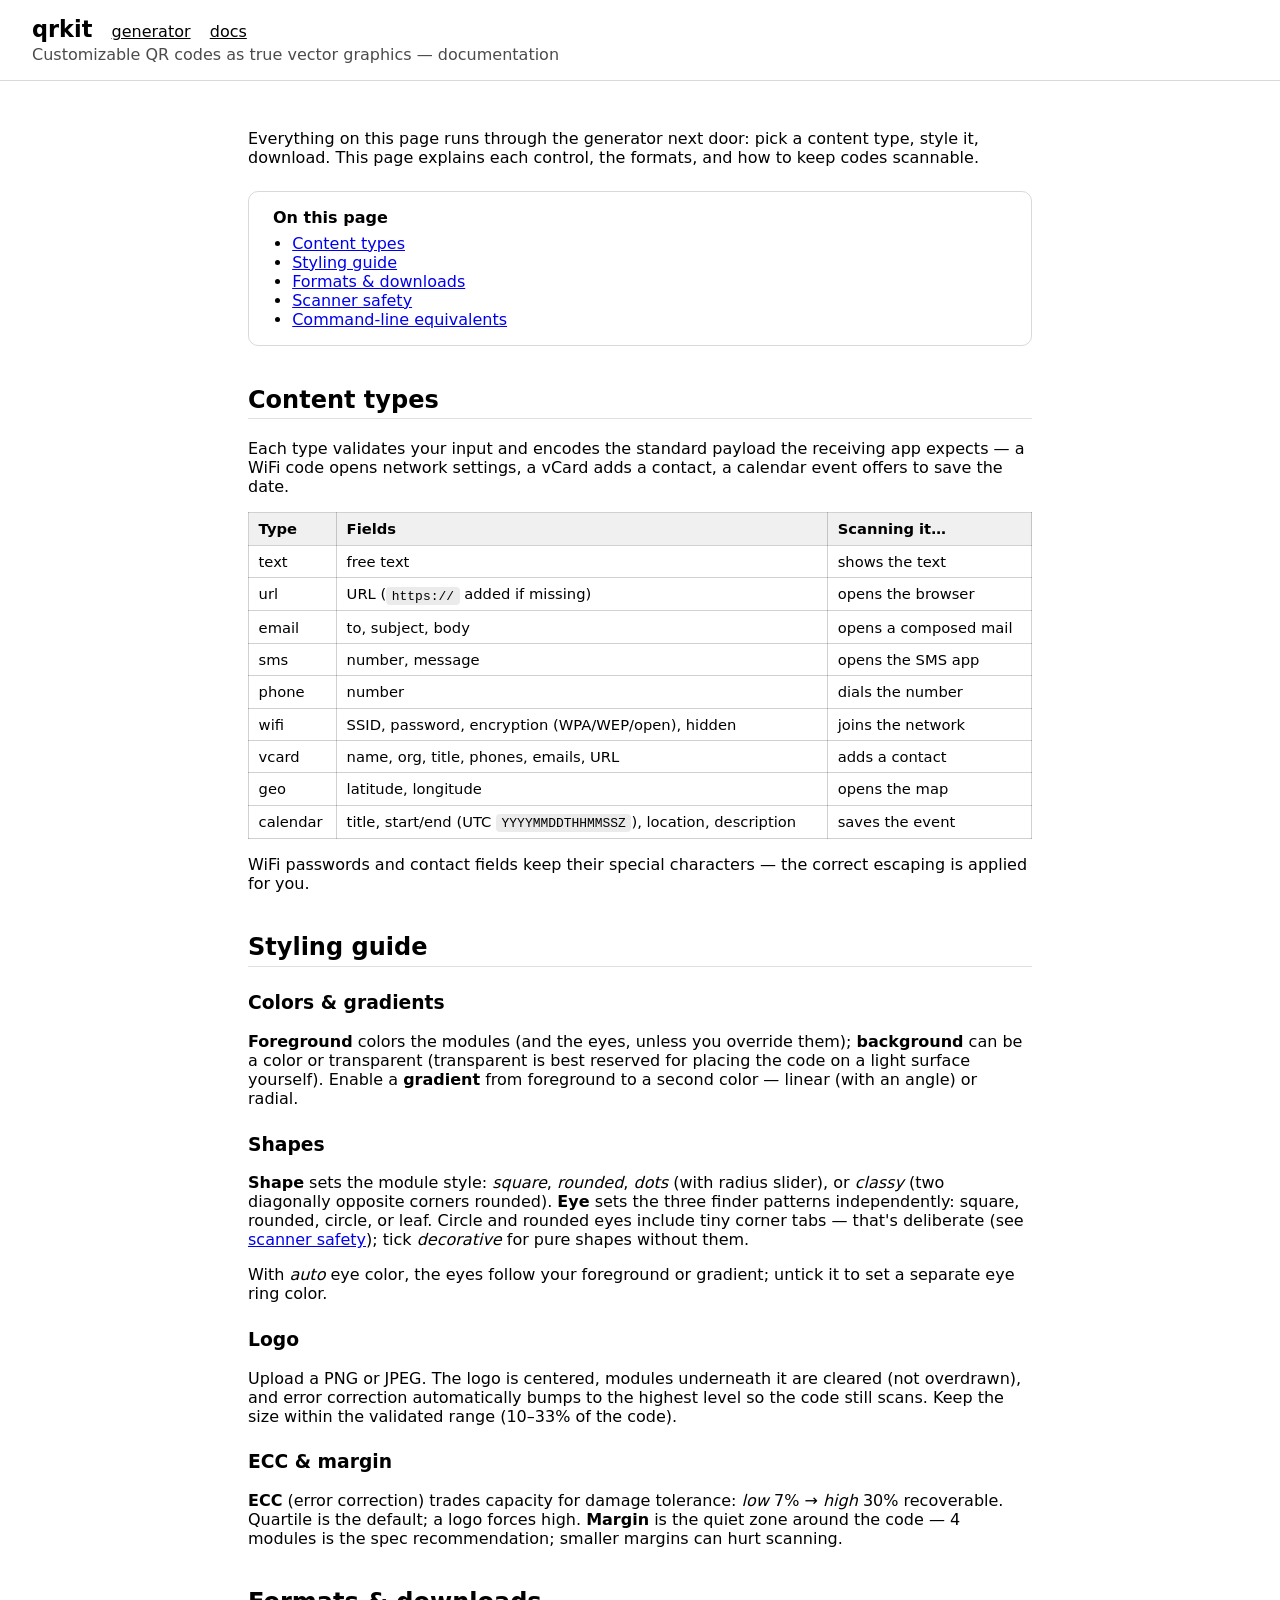
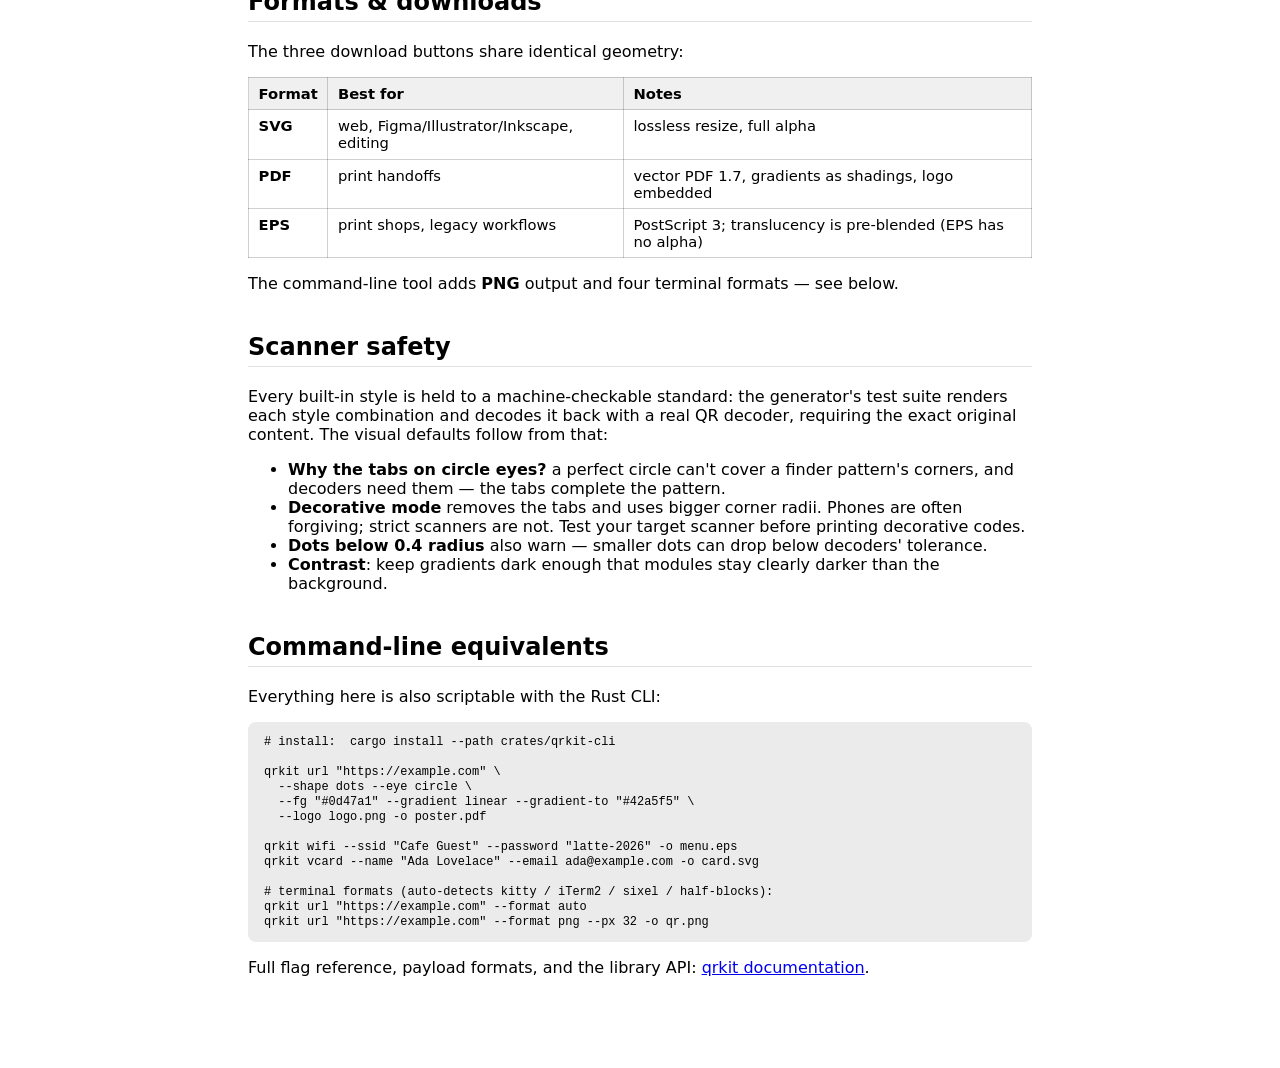
==== web/docs.html @ d2953ccf "docs: full documentation for the web app, CLI, library, and formats - docs/: content-types (all 9 pa" ====
<!doctype html>
<html lang="en">
<head>
<meta charset="utf-8"/>
<meta name="viewport" content="width=device-width, initial-scale=1"/>
<title>qrkit — documentation</title>
<link rel="icon" href="data:image/svg+xml,%3Csvg xmlns='http://www.w3.org/2000/svg' viewBox='0 0 8 8'%3E%3Crect width='8' height='8' fill='%23ffffff'/%3E%3Cpath d='M1 1h2v2H1zM5 1h2v2H5zM1 5h2v2H1zM5 5h1v1H5z' fill='%230d47a1'/%3E%3C/svg%3E"/>
<link rel="stylesheet" href="style.css"/>
<style>
  main.docs { display: block; max-width: 52rem; margin: 0 auto; padding: 2rem 1.5rem 4rem; }
  main.docs nav.toc { border: 1px solid color-mix(in srgb, currentColor 15%, transparent);
    border-radius: 10px; padding: 1rem 1.5rem; margin: 1.5rem 0; }
  main.docs nav.toc ul { margin: 0.4rem 0 0; padding-left: 1.2rem; }
  main.docs h2 { margin-top: 2.5rem; border-bottom: 1px solid color-mix(in srgb, currentColor 12%, transparent); padding-bottom: 0.3rem; }
  main.docs h3 { margin-top: 1.6rem; }
  main.docs table { border-collapse: collapse; width: 100%; margin: 1rem 0; font-size: 0.92rem; }
  main.docs th, main.docs td { border: 1px solid color-mix(in srgb, currentColor 18%, transparent);
    padding: 0.45rem 0.6rem; text-align: left; vertical-align: top; }
  main.docs th { background: color-mix(in srgb, currentColor 6%, transparent); }
  main.docs code { background: color-mix(in srgb, currentColor 8%, transparent);
    border-radius: 4px; padding: 0.1rem 0.35rem; font-size: 0.88em; }
  main.docs pre { background: color-mix(in srgb, currentColor 8%, transparent);
    border-radius: 8px; padding: 0.8rem 1rem; overflow-x: auto; font-size: 0.85rem; }
  main.docs pre code { background: none; padding: 0; }
  main.docs .warn { border-left: 3px solid #b45309; padding: 0.4rem 0.9rem;
    background: color-mix(in srgb, #b45309 8%, transparent); border-radius: 0 8px 8px 0; margin: 1rem 0; }
  header nav { display: flex; gap: 1.2rem; align-items: baseline; }
  header nav a { color: inherit; }
</style>
</head>
<body>
<header>
  <nav>
    <h1>qrkit</h1>
    <a href="index.html">generator</a>
    <a href="docs.html">docs</a>
  </nav>
  <p>Customizable QR codes as true vector graphics — documentation</p>
</header>
<main class="docs">
  <p>Everything on this page runs through the generator next door: pick a
  content type, style it, download. This page explains each control, the
  formats, and how to keep codes scannable.</p>

  <nav class="toc">
    <strong>On this page</strong>
    <ul>
      <li><a href="#content-types">Content types</a></li>
      <li><a href="#styling">Styling guide</a></li>
      <li><a href="#formats">Formats &amp; downloads</a></li>
      <li><a href="#scanner-safety">Scanner safety</a></li>
      <li><a href="#cli">Command-line equivalents</a></li>
    </ul>
  </nav>

  <h2 id="content-types">Content types</h2>
  <p>Each type validates your input and encodes the standard payload the
  receiving app expects — a WiFi code opens network settings, a vCard adds
  a contact, a calendar event offers to save the date.</p>
  <table>
    <tr><th>Type</th><th>Fields</th><th>Scanning it…</th></tr>
    <tr><td>text</td><td>free text</td><td>shows the text</td></tr>
    <tr><td>url</td><td>URL (<code>https://</code> added if missing)</td><td>opens the browser</td></tr>
    <tr><td>email</td><td>to, subject, body</td><td>opens a composed mail</td></tr>
    <tr><td>sms</td><td>number, message</td><td>opens the SMS app</td></tr>
    <tr><td>phone</td><td>number</td><td>dials the number</td></tr>
    <tr><td>wifi</td><td>SSID, password, encryption (WPA/WEP/open), hidden</td><td>joins the network</td></tr>
    <tr><td>vcard</td><td>name, org, title, phones, emails, URL</td><td>adds a contact</td></tr>
    <tr><td>geo</td><td>latitude, longitude</td><td>opens the map</td></tr>
    <tr><td>calendar</td><td>title, start/end (UTC <code>YYYYMMDDTHHMMSSZ</code>), location, description</td><td>saves the event</td></tr>
  </table>
  <p>WiFi passwords and contact fields keep their special characters —
  the correct escaping is applied for you.</p>

  <h2 id="styling">Styling guide</h2>

  <h3>Colors &amp; gradients</h3>
  <p><strong>Foreground</strong> colors the modules (and the eyes, unless
  you override them); <strong>background</strong> can be a color or
  transparent (transparent is best reserved for placing the code on a
  light surface yourself). Enable a <strong>gradient</strong> from
  foreground to a second color — linear (with an angle) or radial.</p>

  <h3>Shapes</h3>
  <p><strong>Shape</strong> sets the module style: <em>square</em>,
  <em>rounded</em>, <em>dots</em> (with radius slider), or <em>classy</em>
  (two diagonally opposite corners rounded). <strong>Eye</strong> sets the
  three finder patterns independently: square, rounded, circle, or leaf.
  Circle and rounded eyes include tiny corner tabs — that's deliberate
  (see <a href="#scanner-safety">scanner safety</a>); tick
  <em>decorative</em> for pure shapes without them.</p>
  <p>With <em>auto</em> eye color, the eyes follow your foreground or
  gradient; untick it to set a separate eye ring color.</p>

  <h3>Logo</h3>
  <p>Upload a PNG or JPEG. The logo is centered, modules underneath it are
  cleared (not overdrawn), and error correction automatically bumps to the
  highest level so the code still scans. Keep the size within the
  validated range (10–33% of the code).</p>

  <h3>ECC &amp; margin</h3>
  <p><strong>ECC</strong> (error correction) trades capacity for damage
  tolerance: <em>low</em> 7% → <em>high</em> 30% recoverable. Quartile is
  the default; a logo forces high. <strong>Margin</strong> is the quiet
  zone around the code — 4 modules is the spec recommendation; smaller
  margins can hurt scanning.</p>

  <h2 id="formats">Formats &amp; downloads</h2>
  <p>The three download buttons share identical geometry:</p>
  <table>
    <tr><th>Format</th><th>Best for</th><th>Notes</th></tr>
    <tr><td><strong>SVG</strong></td><td>web, Figma/Illustrator/Inkscape, editing</td><td>lossless resize, full alpha</td></tr>
    <tr><td><strong>PDF</strong></td><td>print handoffs</td><td>vector PDF 1.7, gradients as shadings, logo embedded</td></tr>
    <tr><td><strong>EPS</strong></td><td>print shops, legacy workflows</td><td>PostScript 3; translucency is pre-blended (EPS has no alpha)</td></tr>
  </table>
  <p>The command-line tool adds <strong>PNG</strong> output and four
  terminal formats — see below.</p>

  <h2 id="scanner-safety">Scanner safety</h2>
  <p>Every built-in style is held to a machine-checkable standard: the
  generator's test suite renders each style combination and decodes it
  back with a real QR decoder, requiring the exact original content. The
  visual defaults follow from that:</p>
  <ul>
    <li><strong>Why the tabs on circle eyes?</strong> a perfect circle
    can't cover a finder pattern's corners, and decoders need them — the
    tabs complete the pattern.</li>
    <li><strong>Decorative mode</strong> removes the tabs and uses bigger
    corner radii. Phones are often forgiving; strict scanners are not.
    Test your target scanner before printing decorative codes.</li>
    <li><strong>Dots below 0.4 radius</strong> also warn — smaller dots
    can drop below decoders' tolerance.</li>
    <li><strong>Contrast</strong>: keep gradients dark enough that modules
    stay clearly darker than the background.</li>
  </ul>

  <h2 id="cli">Command-line equivalents</h2>
  <p>Everything here is also scriptable with the Rust CLI:</p>
  <pre><code># install:  cargo install --path crates/qrkit-cli

qrkit url "https://example.com" \
  --shape dots --eye circle \
  --fg "#0d47a1" --gradient linear --gradient-to "#42a5f5" \
  --logo logo.png -o poster.pdf

qrkit wifi --ssid "Cafe Guest" --password "latte-2026" -o menu.eps
qrkit vcard --name "Ada Lovelace" --email ada@example.com -o card.svg

# terminal formats (auto-detects kitty / iTerm2 / sixel / half-blocks):
qrkit url "https://example.com" --format auto
qrkit url "https://example.com" --format png --px 32 -o qr.png</code></pre>
  <p>Full flag reference, payload formats, and the library API:
  <a href="https://github.com/gregnazario/qrcode/tree/main/docs">qrkit documentation</a>.</p>
</main>
</body>
</html>
---- web/style.css ----
:root { color-scheme: light dark; }
* { box-sizing: border-box; }
body { margin: 0; font-family: system-ui, sans-serif; }
header { padding: 1rem 2rem; border-bottom: 1px solid color-mix(in srgb, currentColor 15%, transparent); }
header h1 { margin: 0; font-size: 1.4rem; }
header p { margin: 0.2rem 0 0; opacity: 0.7; }
main { display: grid; grid-template-columns: minmax(320px, 480px) 1fr; gap: 2rem; padding: 2rem; }
#panel label { display: block; margin: 0.5rem 0; font-size: 0.9rem; }
#panel input:not([type="checkbox"]):not([type="file"]),
#panel select, #panel textarea { width: 100%; padding: 0.4rem; margin-top: 0.2rem; }
.row { display: flex; gap: 0.8rem; }
.row label { flex: 1; }
.check { display: flex; align-items: center; gap: 0.4rem; }
fieldset { margin-top: 1rem; border-radius: 8px; }
#qr svg { width: min(100%, 520px); height: auto; border-radius: 8px; }
#warnings .warn { color: #b45309; }
#warnings .error { color: #b91c1c; }
#downloads { margin-top: 1rem; display: flex; gap: 0.5rem; }
button { padding: 0.5rem 1rem; border-radius: 6px; cursor: pointer; }
@media (max-width: 800px) { main { grid-template-columns: 1fr; } }
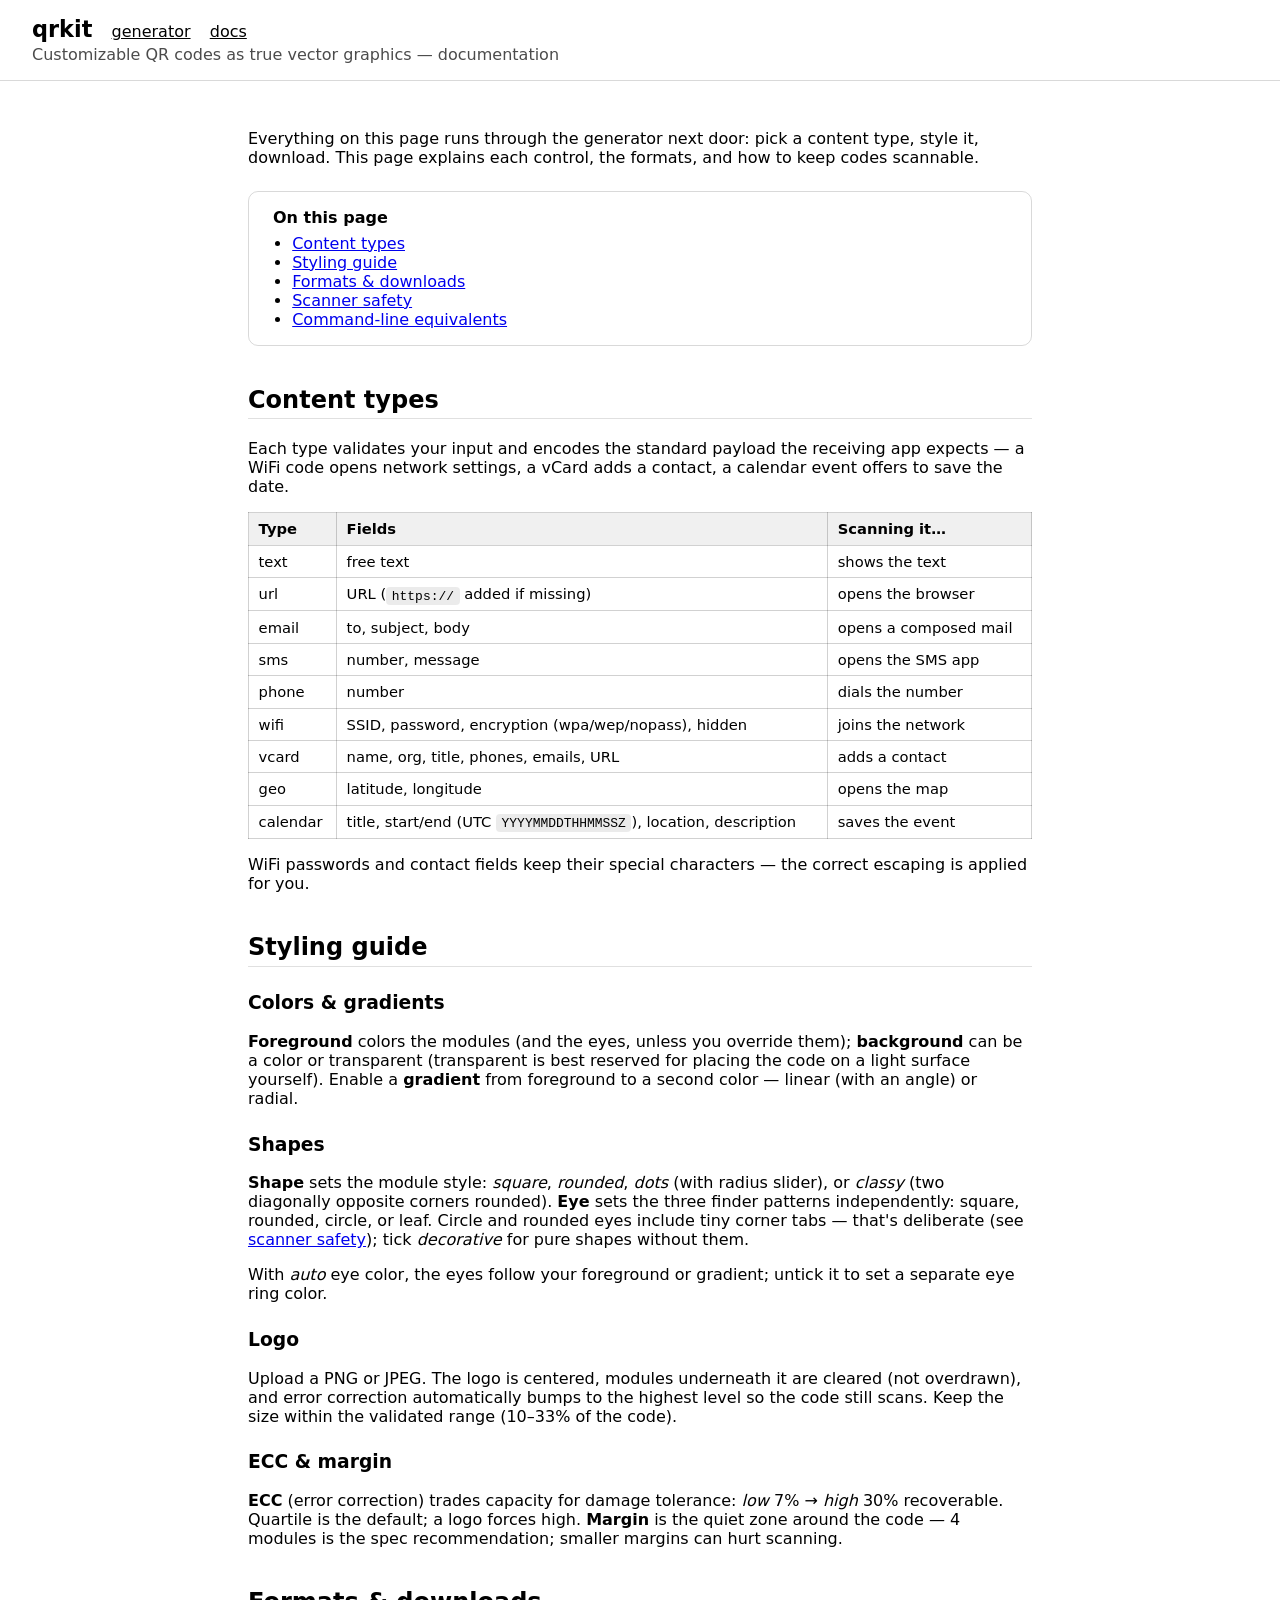
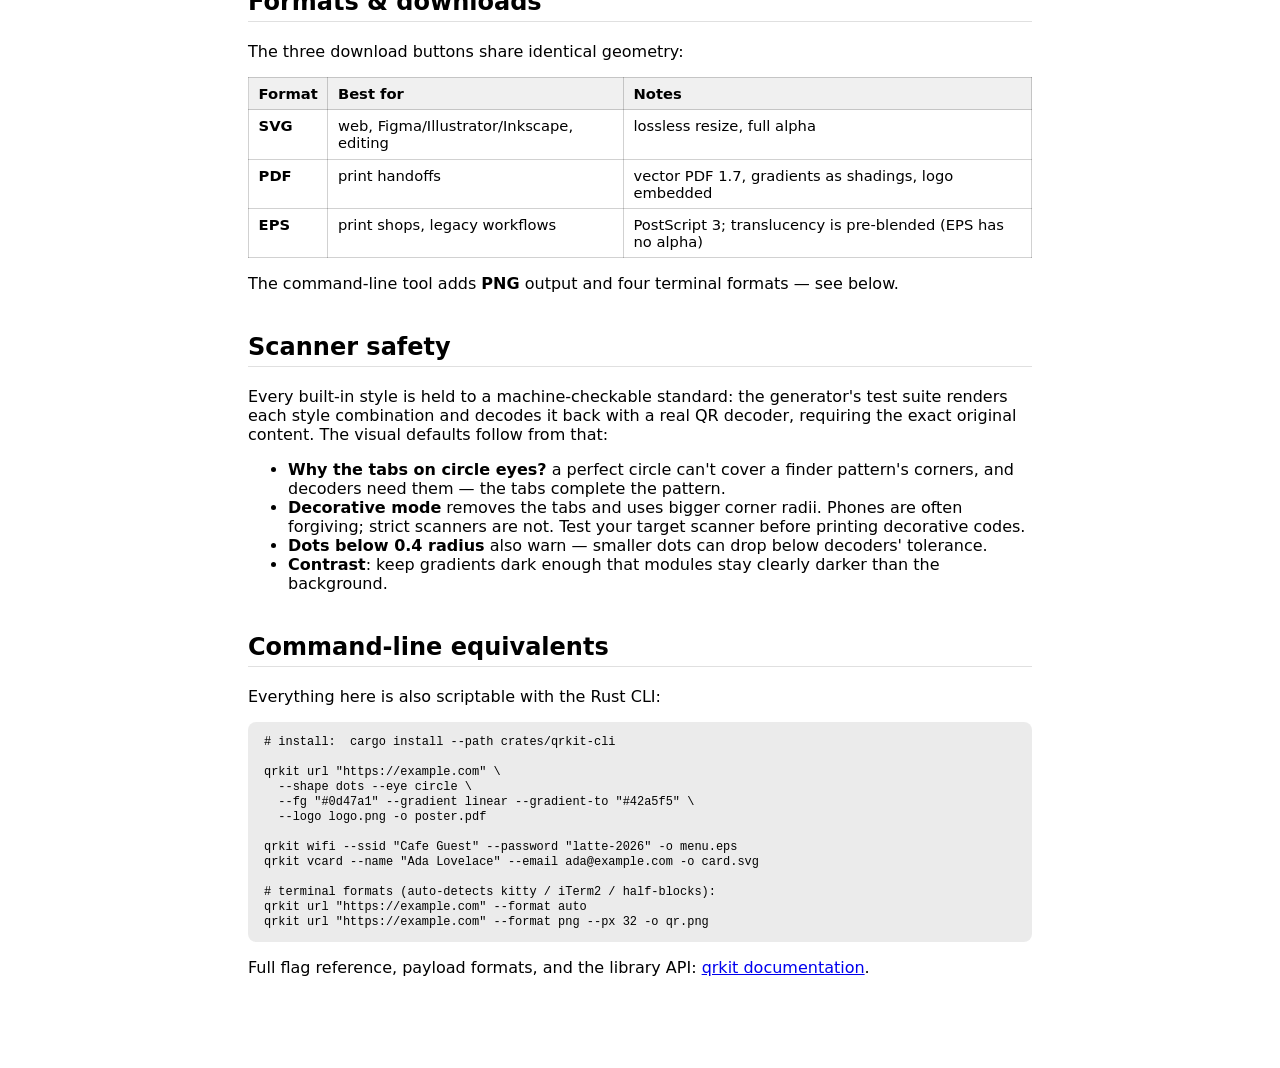
==== commit bc0fb5c3: "Merge docs/full-documentation: full documentation set" ====
--- a/web/docs.html
+++ b/web/docs.html
@@ -64,7 +64,7 @@
     <tr><td>email</td><td>to, subject, body</td><td>opens a composed mail</td></tr>
     <tr><td>sms</td><td>number, message</td><td>opens the SMS app</td></tr>
     <tr><td>phone</td><td>number</td><td>dials the number</td></tr>
-    <tr><td>wifi</td><td>SSID, password, encryption (WPA/WEP/open), hidden</td><td>joins the network</td></tr>
+    <tr><td>wifi</td><td>SSID, password, encryption (wpa/wep/nopass), hidden</td><td>joins the network</td></tr>
     <tr><td>vcard</td><td>name, org, title, phones, emails, URL</td><td>adds a contact</td></tr>
     <tr><td>geo</td><td>latitude, longitude</td><td>opens the map</td></tr>
     <tr><td>calendar</td><td>title, start/end (UTC <code>YYYYMMDDTHHMMSSZ</code>), location, description</td><td>saves the event</td></tr>
@@ -146,7 +146,7 @@
 qrkit wifi --ssid "Cafe Guest" --password "latte-2026" -o menu.eps
 qrkit vcard --name "Ada Lovelace" --email ada@example.com -o card.svg
 
-# terminal formats (auto-detects kitty / iTerm2 / sixel / half-blocks):
+# terminal formats (auto-detects kitty / iTerm2 / half-blocks):
 qrkit url "https://example.com" --format auto
 qrkit url "https://example.com" --format png --px 32 -o qr.png</code></pre>
   <p>Full flag reference, payload formats, and the library API:
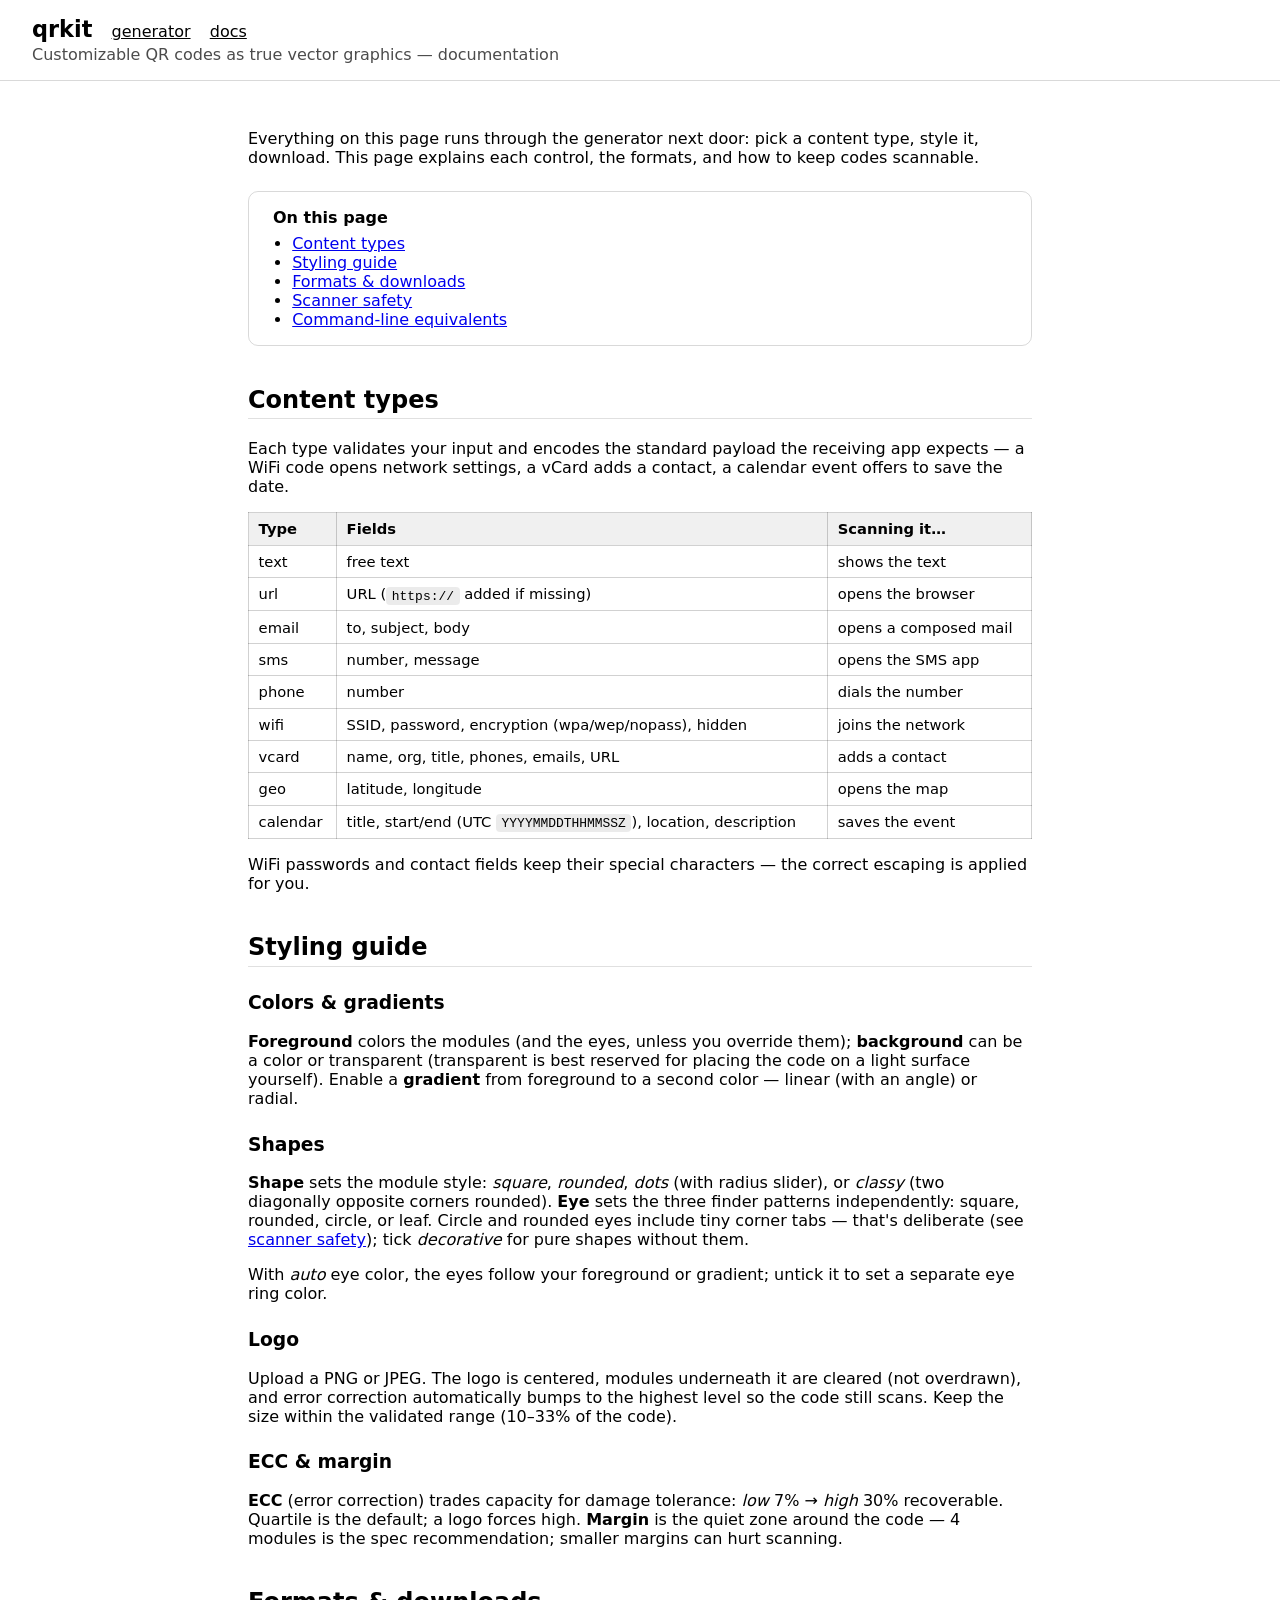
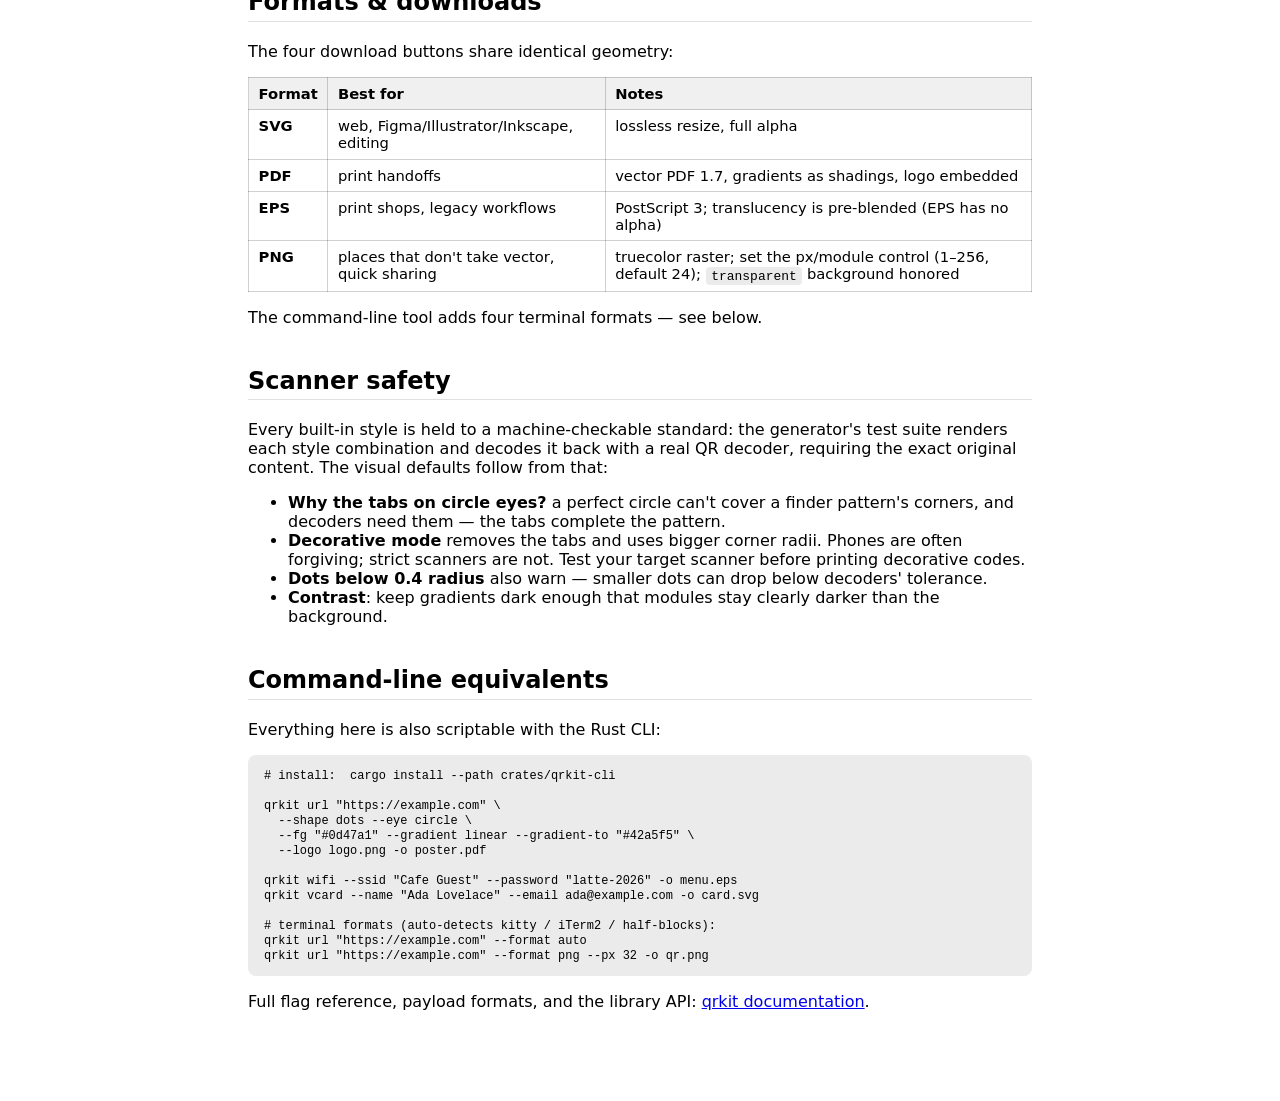
==== commit 25d2a116: "Merge feat/web-png-download: PNG download in the web app" ====
--- a/web/docs.html
+++ b/web/docs.html
@@ -106,15 +106,15 @@
   margins can hurt scanning.</p>
 
   <h2 id="formats">Formats &amp; downloads</h2>
-  <p>The three download buttons share identical geometry:</p>
+  <p>The four download buttons share identical geometry:</p>
   <table>
     <tr><th>Format</th><th>Best for</th><th>Notes</th></tr>
     <tr><td><strong>SVG</strong></td><td>web, Figma/Illustrator/Inkscape, editing</td><td>lossless resize, full alpha</td></tr>
     <tr><td><strong>PDF</strong></td><td>print handoffs</td><td>vector PDF 1.7, gradients as shadings, logo embedded</td></tr>
     <tr><td><strong>EPS</strong></td><td>print shops, legacy workflows</td><td>PostScript 3; translucency is pre-blended (EPS has no alpha)</td></tr>
+    <tr><td><strong>PNG</strong></td><td>places that don't take vector, quick sharing</td><td>truecolor raster; set the px/module control (1–256, default 24); <code>transparent</code> background honored</td></tr>
   </table>
-  <p>The command-line tool adds <strong>PNG</strong> output and four
-  terminal formats — see below.</p>
+  <p>The command-line tool adds four terminal formats — see below.</p>
 
   <h2 id="scanner-safety">Scanner safety</h2>
   <p>Every built-in style is held to a machine-checkable standard: the
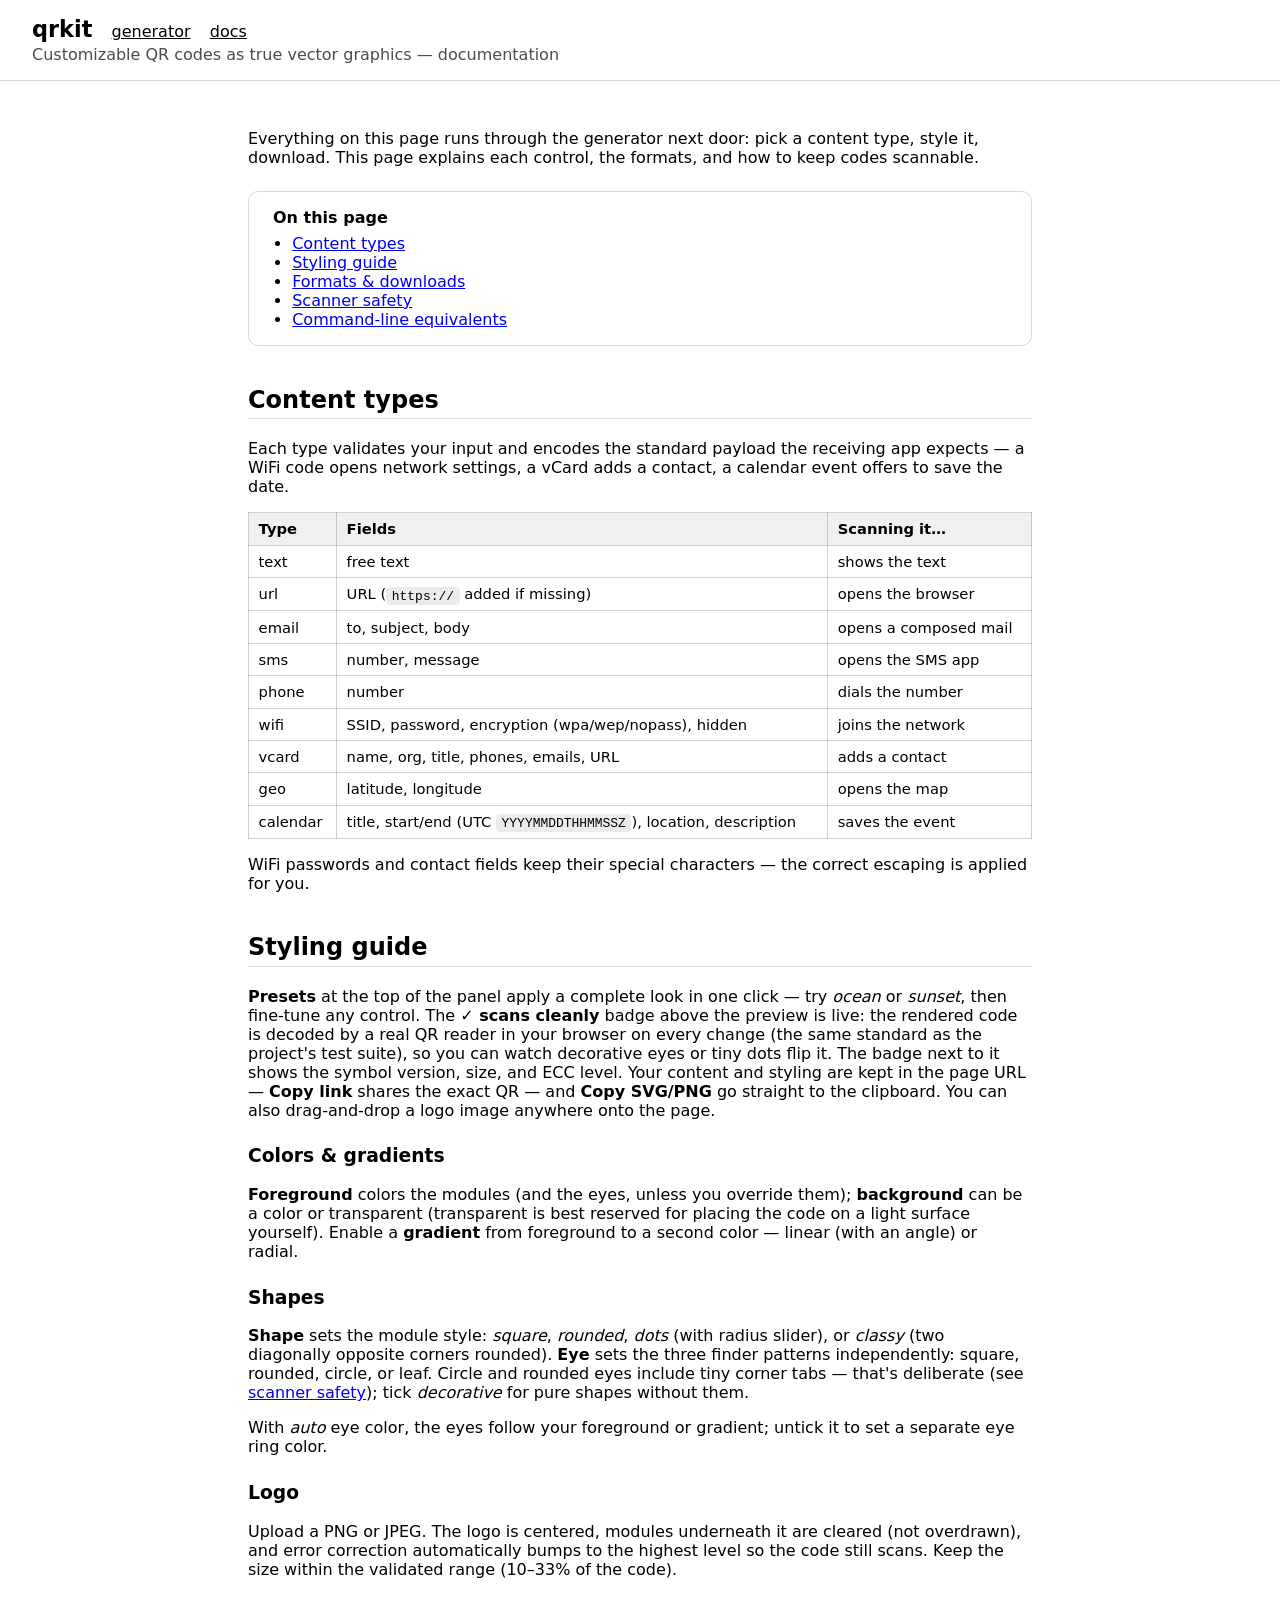
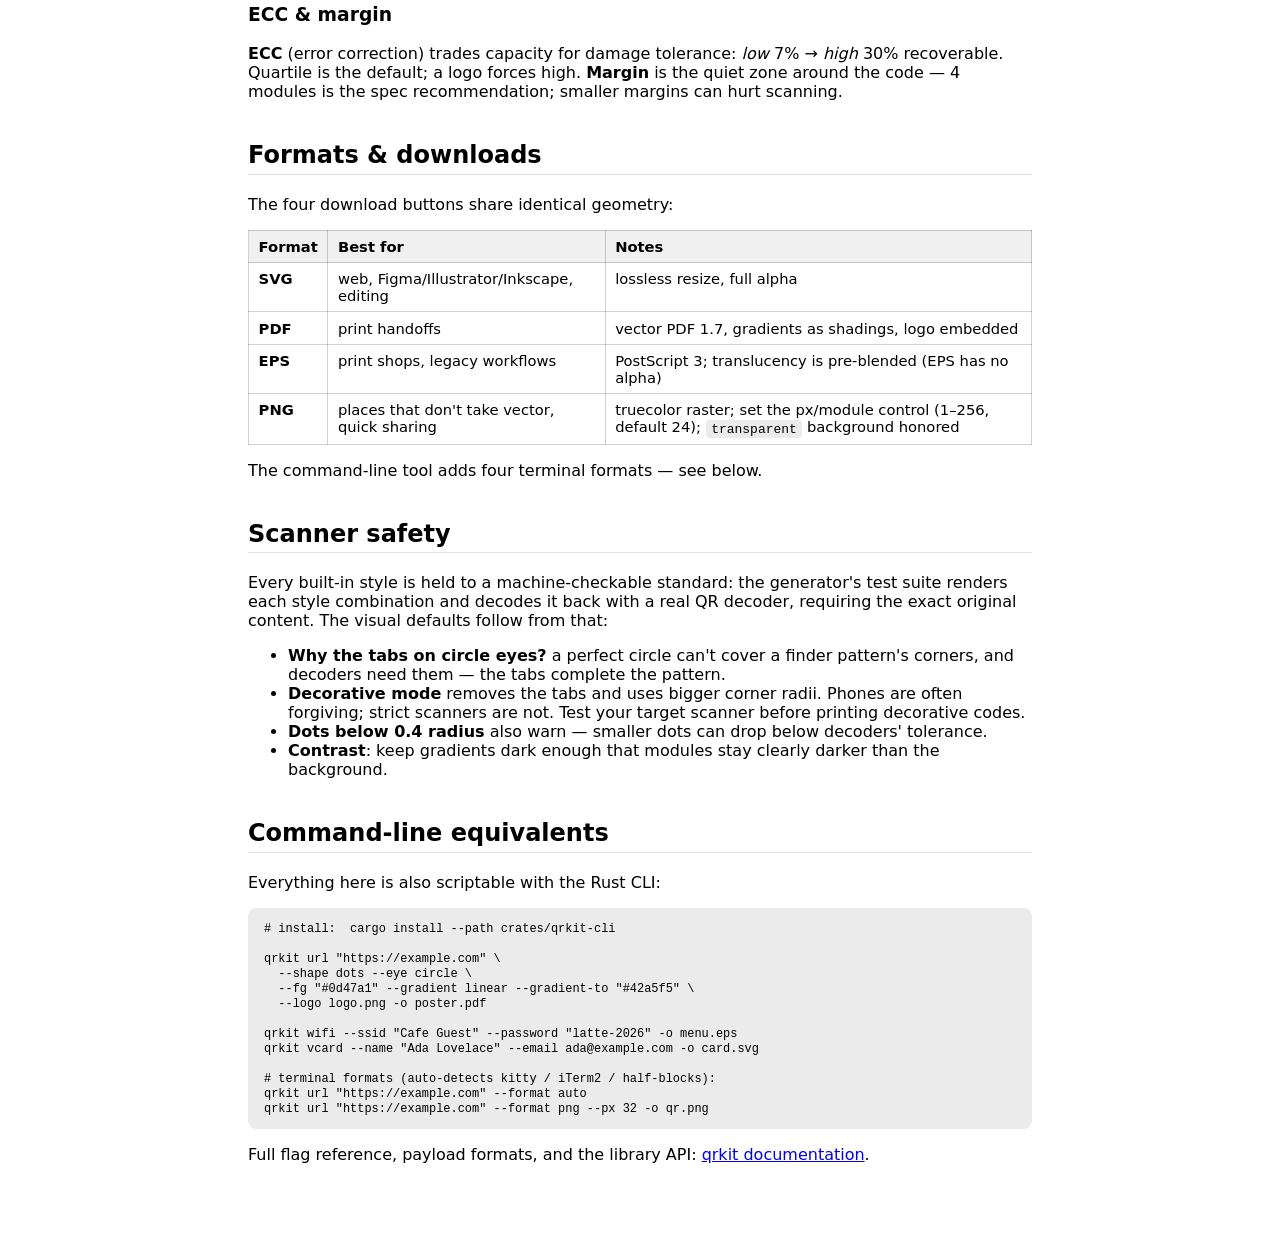
==== commit be321345: "feat: UX pass — live scan badge, permalinks, clipboard, presets, CLI polish - live scannability badg" ====
--- a/web/docs.html
+++ b/web/docs.html
@@ -73,6 +73,17 @@
   the correct escaping is applied for you.</p>
 
   <h2 id="styling">Styling guide</h2>
+
+  <p><strong>Presets</strong> at the top of the panel apply a complete look
+  in one click — try <em>ocean</em> or <em>sunset</em>, then fine-tune any
+  control. The <strong>✓ scans cleanly</strong> badge above the preview is
+  live: the rendered code is decoded by a real QR reader in your browser on
+  every change (the same standard as the project's test suite), so you can
+  watch decorative eyes or tiny dots flip it. The badge next to it shows
+  the symbol version, size, and ECC level. Your content and styling are
+  kept in the page URL — <strong>Copy link</strong> shares the exact QR —
+  and <strong>Copy SVG/PNG</strong> go straight to the clipboard. You can
+  also drag-and-drop a logo image anywhere onto the page.</p>
 
   <h3>Colors &amp; gradients</h3>
   <p><strong>Foreground</strong> colors the modules (and the eyes, unless
--- a/web/style.css
+++ b/web/style.css
@@ -15,6 +15,16 @@
 #qr svg { width: min(100%, 520px); height: auto; border-radius: 8px; }
 #warnings .warn { color: #b45309; }
 #warnings .error { color: #b91c1c; }
-#downloads { margin-top: 1rem; display: flex; gap: 0.5rem; }
+
+/* live badges above the preview */
+#badges { display: flex; gap: 0.6rem; align-items: center; min-height: 1.7rem; }
+#badges span { font-size: 0.85rem; padding: 0.15rem 0.7rem; border-radius: 999px; }
+#scan-badge.ok { background: color-mix(in srgb, #15803d 15%, transparent); color: #15803d; }
+#scan-badge.bad { background: color-mix(in srgb, #b91c1c 15%, transparent); color: #b91c1c; }
+#scan-badge.pending { opacity: 0.6; }
+#info-badge { opacity: 0.65; font-variant-numeric: tabular-nums; }
+
+#downloads { margin-top: 1rem; display: flex; gap: 0.5rem; flex-wrap: wrap; align-items: center; }
 button { padding: 0.5rem 1rem; border-radius: 6px; cursor: pointer; }
+button.preset { padding: 0.3rem 0.8rem; font-size: 0.85rem; text-transform: capitalize; }
 @media (max-width: 800px) { main { grid-template-columns: 1fr; } }
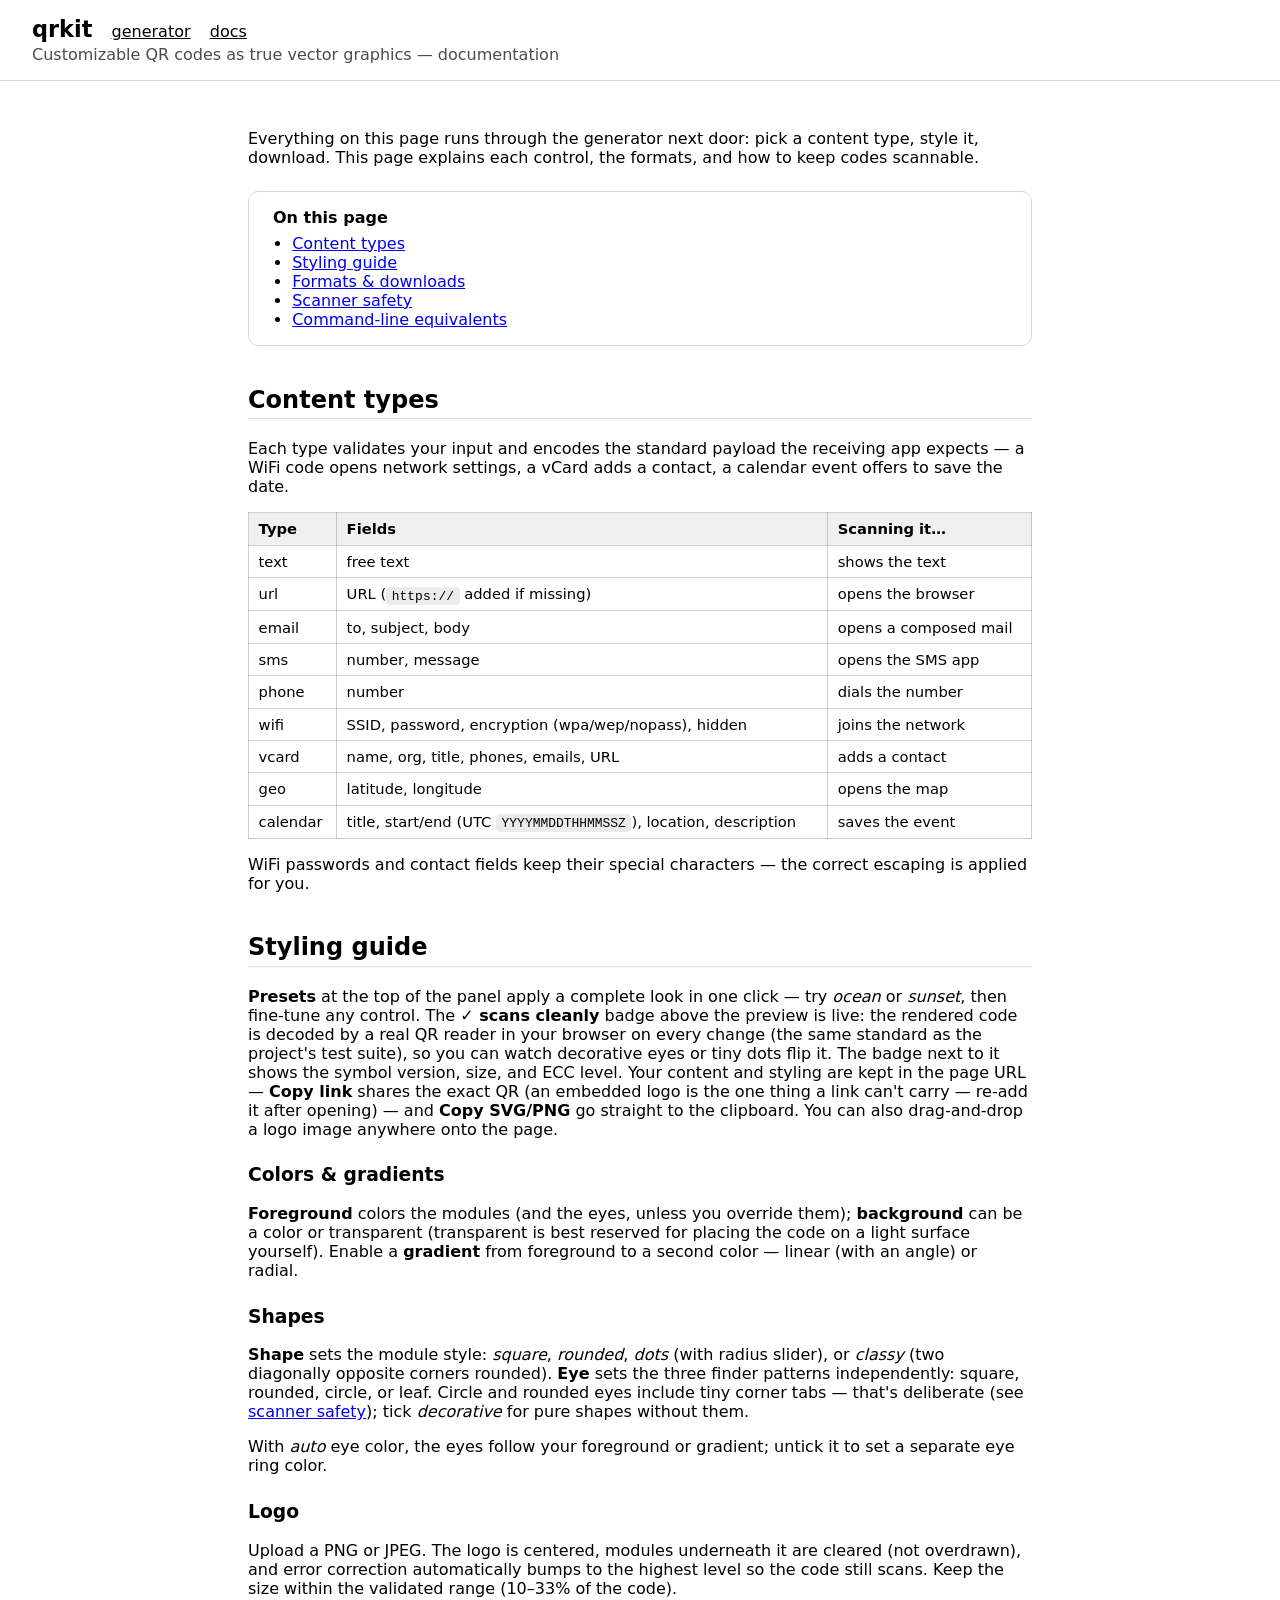
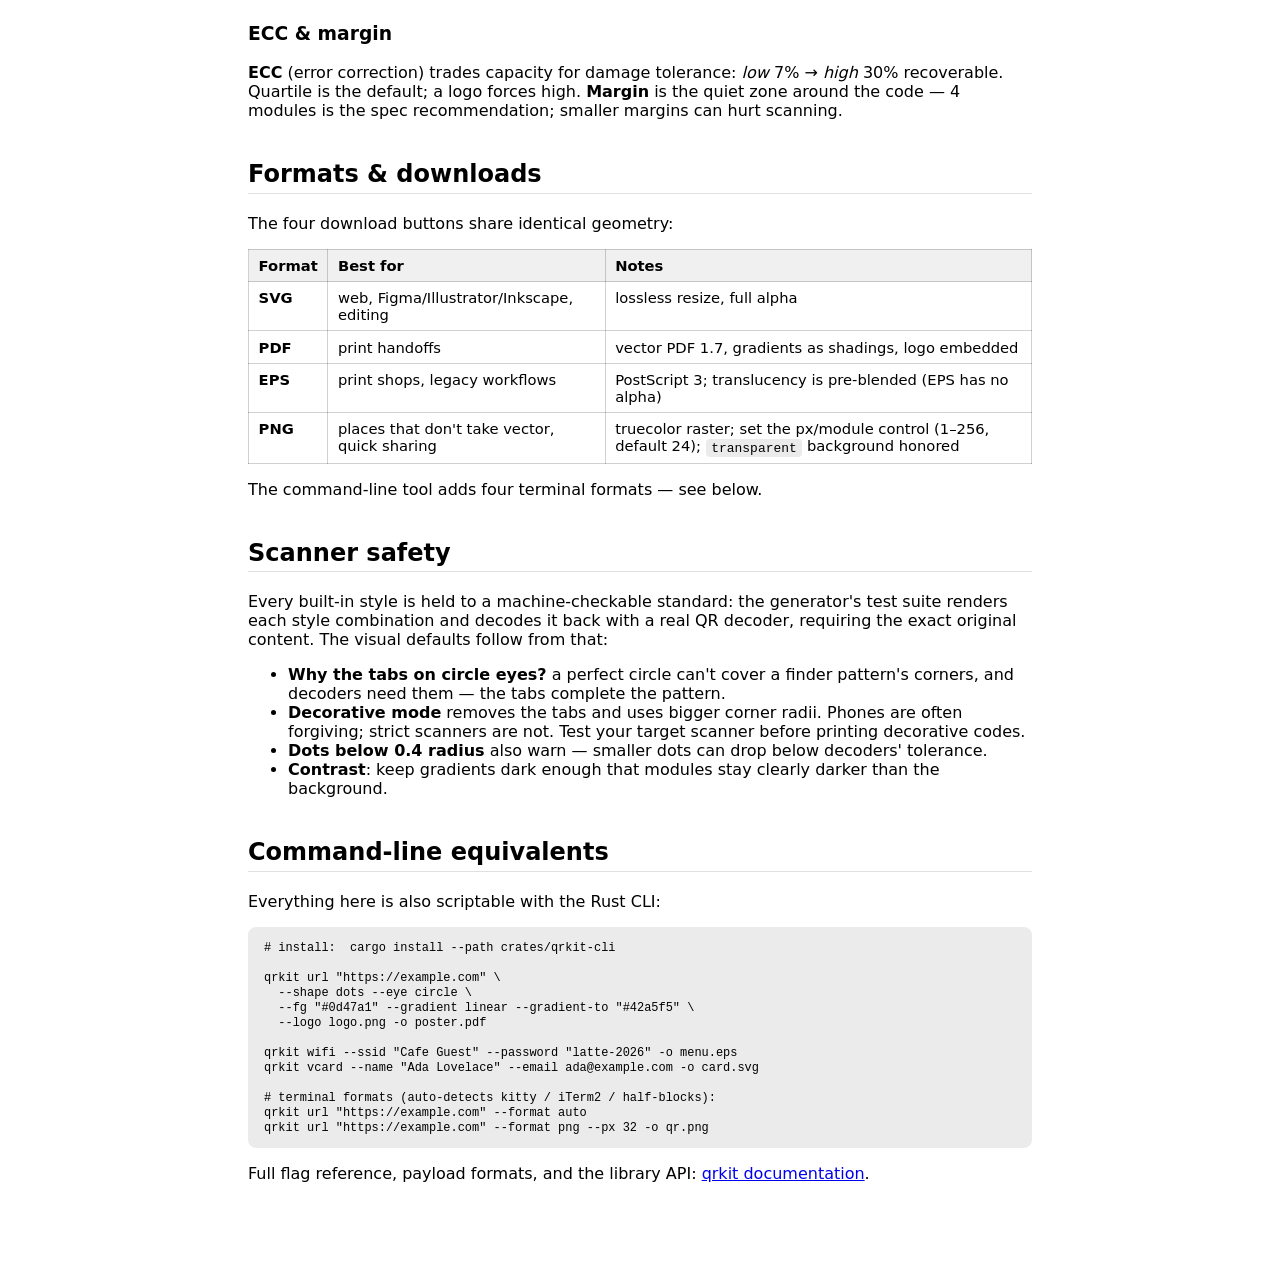
==== commit f31aacb8: "fix: address UX review — reload render, live ECC/margin, badge compositing - permalink reload now re" ====
--- a/web/docs.html
+++ b/web/docs.html
@@ -81,9 +81,10 @@
   every change (the same standard as the project's test suite), so you can
   watch decorative eyes or tiny dots flip it. The badge next to it shows
   the symbol version, size, and ECC level. Your content and styling are
-  kept in the page URL — <strong>Copy link</strong> shares the exact QR —
-  and <strong>Copy SVG/PNG</strong> go straight to the clipboard. You can
-  also drag-and-drop a logo image anywhere onto the page.</p>
+  kept in the page URL — <strong>Copy link</strong> shares the exact QR
+  (an embedded logo is the one thing a link can't carry — re-add it after
+  opening) — and <strong>Copy SVG/PNG</strong> go straight to the clipboard.
+  You can also drag-and-drop a logo image anywhere onto the page.</p>
 
   <h3>Colors &amp; gradients</h3>
   <p><strong>Foreground</strong> colors the modules (and the eyes, unless
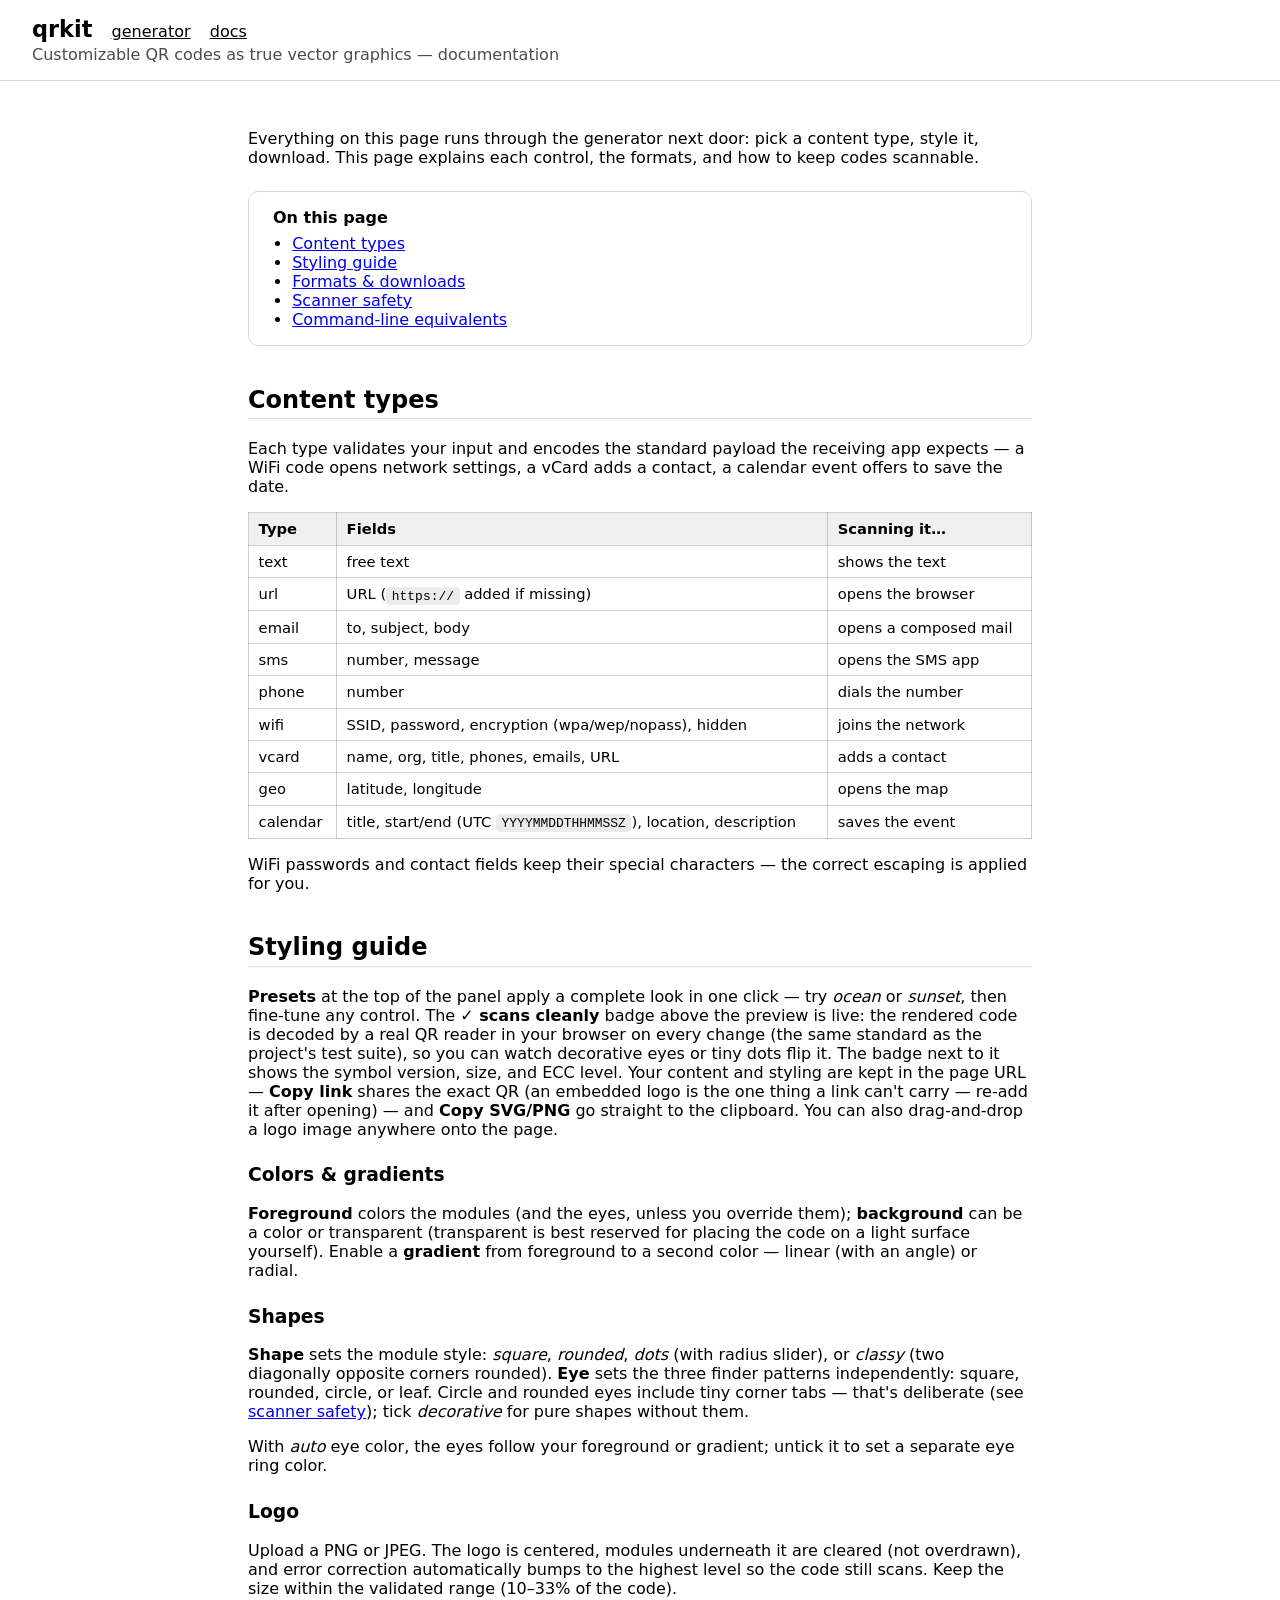
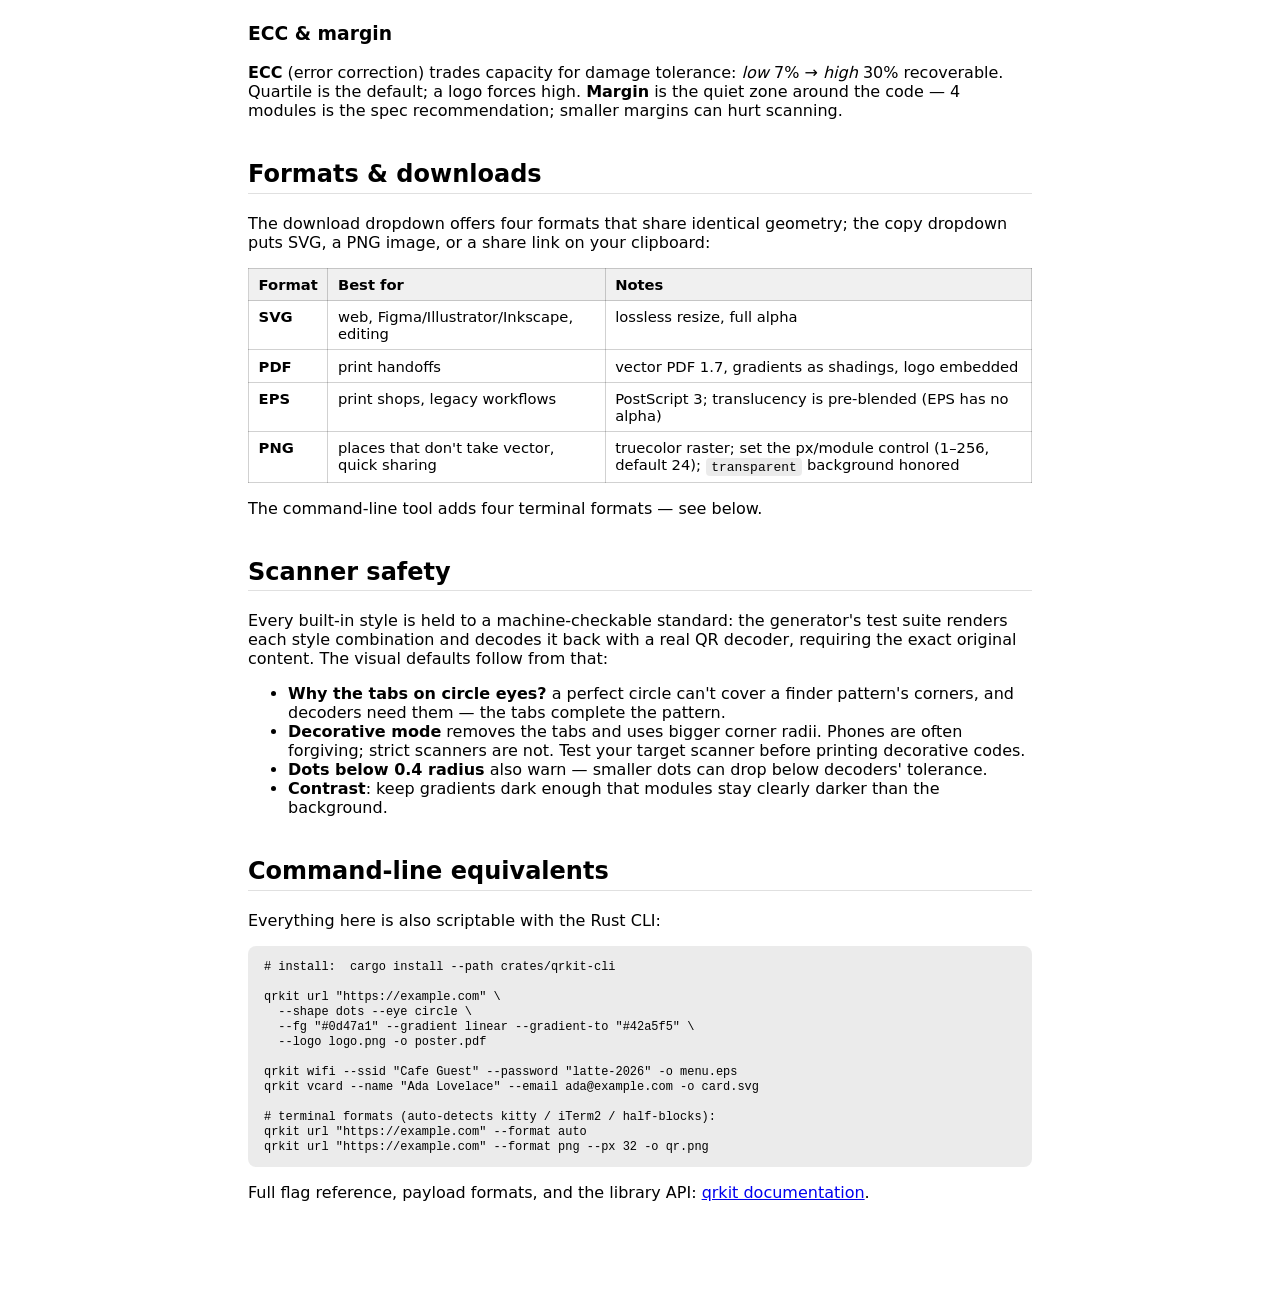
==== commit 5a30653b: "Merge feat/download-copy-dropdowns: dropdown actions for download/copy" ====
--- a/web/docs.html
+++ b/web/docs.html
@@ -118,7 +118,9 @@
   margins can hurt scanning.</p>
 
   <h2 id="formats">Formats &amp; downloads</h2>
-  <p>The four download buttons share identical geometry:</p>
+  <p>The download dropdown offers four formats that share identical
+  geometry; the copy dropdown puts SVG, a PNG image, or a share link on
+  your clipboard:</p>
   <table>
     <tr><th>Format</th><th>Best for</th><th>Notes</th></tr>
     <tr><td><strong>SVG</strong></td><td>web, Figma/Illustrator/Inkscape, editing</td><td>lossless resize, full alpha</td></tr>
--- a/web/style.css
+++ b/web/style.css
@@ -24,7 +24,10 @@
 #scan-badge.pending { opacity: 0.6; }
 #info-badge { opacity: 0.65; font-variant-numeric: tabular-nums; }
 
-#downloads { margin-top: 1rem; display: flex; gap: 0.5rem; flex-wrap: wrap; align-items: center; }
+#downloads { margin-top: 1rem; display: flex; gap: 0.6rem; flex-wrap: wrap; align-items: end; }
+#downloads .dl-group { display: flex; flex-direction: column; font-size: 0.8rem; gap: 0.25rem; }
+#downloads .dl-group select { padding: 0.45rem; }
+#downloads .check { align-self: end; padding-bottom: 0.45rem; }
 button { padding: 0.5rem 1rem; border-radius: 6px; cursor: pointer; }
 button.preset { padding: 0.3rem 0.8rem; font-size: 0.85rem; text-transform: capitalize; }
 @media (max-width: 800px) { main { grid-template-columns: 1fr; } }
